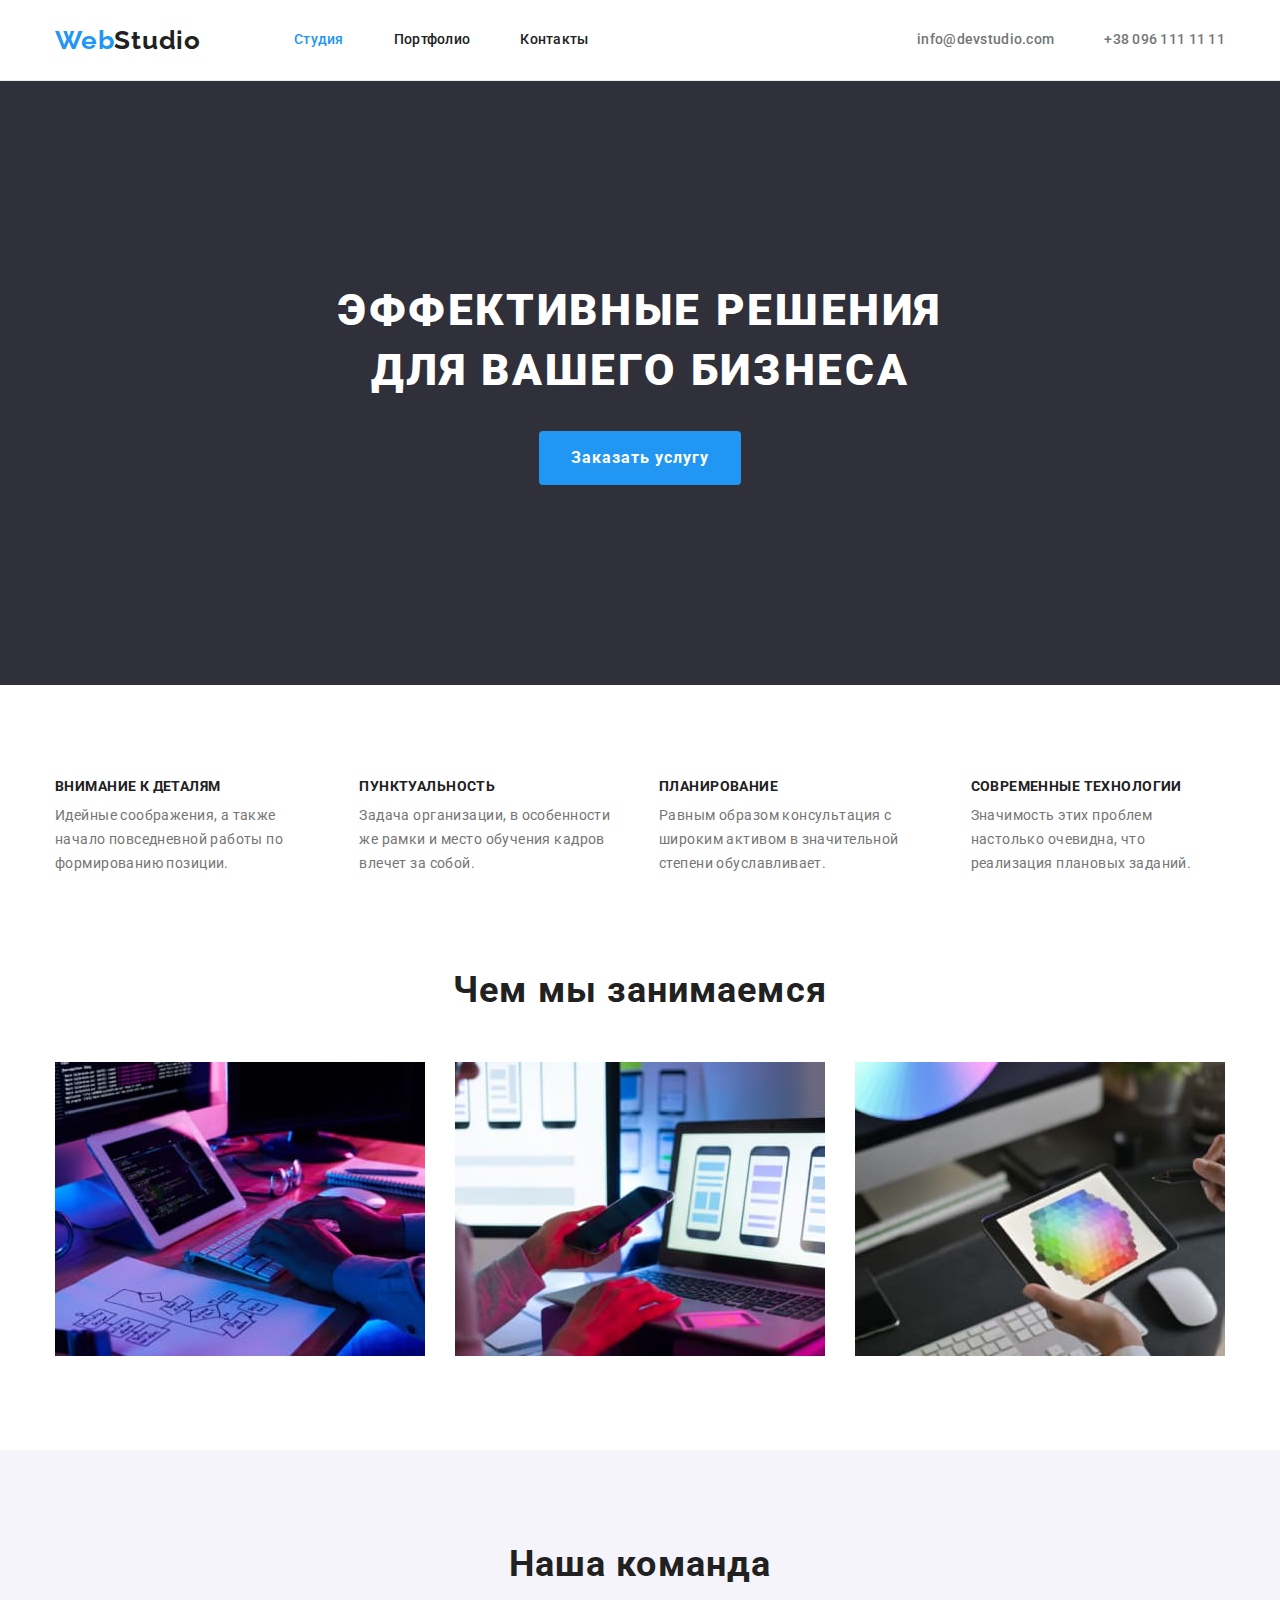
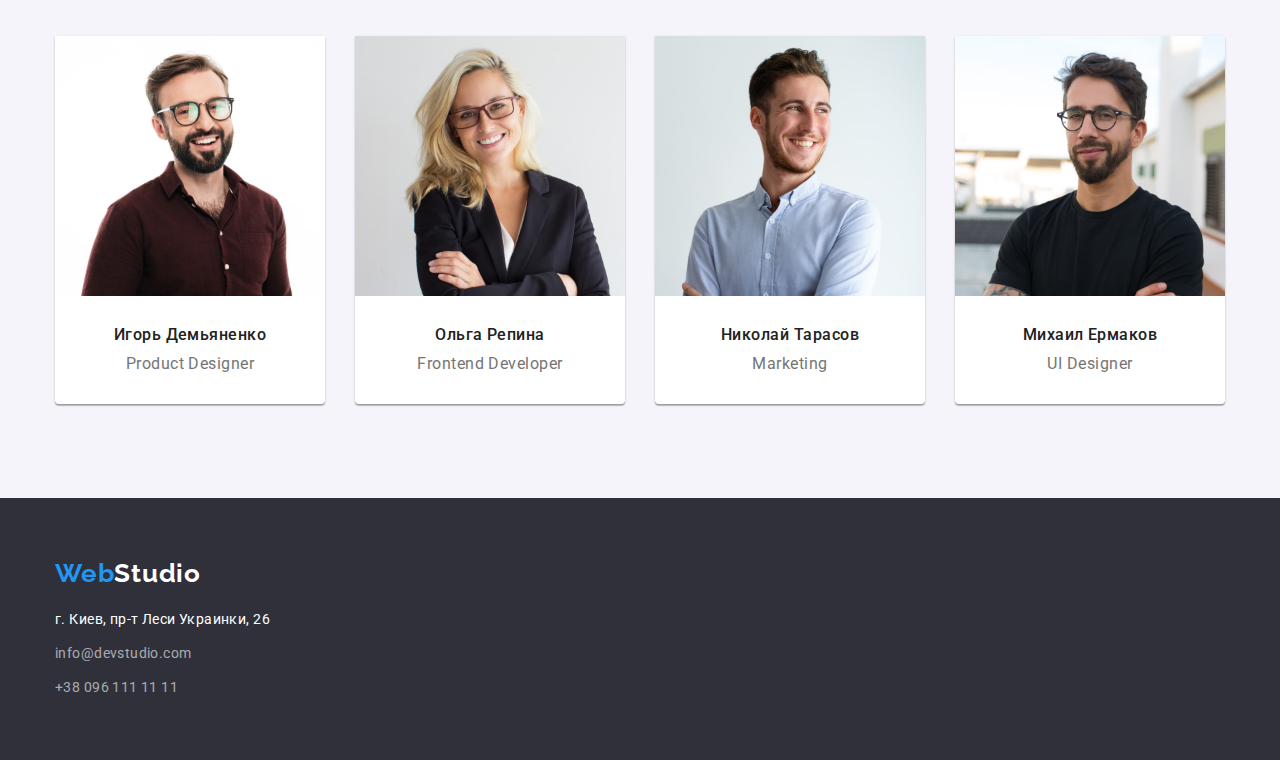
==== index.html @ 98917774 "Start" ====
<!DOCTYPE html>
<html lang="ru">
  <head>
    <meta charset="UTF-8" />
    <meta http-equiv="X-UA-Compatible" content="IE=edge" />
    <meta name="viewport" content="width=device-width, initial-scale=1.0" />
    <title>Document</title>
    <link rel="preconnect" href="https://fonts.googleapis.com" />
    <link rel="preconnect" href="https://fonts.gstatic.com" crossorigin />
    <link
      href="https://fonts.googleapis.com/css2?family=Raleway:wght@700&family=Roboto:wght@400;500;700;900&display=swap"
      rel="stylesheet"
    />
    <link
      rel="stylesheet"
      href="https://cdn.jsdelivr.net/npm/modern-normalize@1.1.0/modern-normalize.min.css"
    />
    <link rel="stylesheet" href="./css/styles.css" />
  </head>
  <body>
    <!--Шапка сайта-->
    <header class="page-header">
      <div class="container page-header-container">
        <nav class="page-nav">
          <a href="./" class="logo" lang="en"
            >Web<span class="accent-logo">Studio</span></a
          >
          <ul class="site-nav list">
            <li class="menu-item">
              <a class="menu-link link current" href="./">Студия</a>
            </li>
            <li class="menu-item">
              <a class="menu-link link" href="./portfolio.html">Портфолио</a>
            </li>
            <li class="menu-item">
              <a class="menu-link link" href="./">Контакты</a>
            </li>
          </ul>
        </nav>
        <ul class="list contact-details">
          <li class="mail-link">
            <a class="link mail-header" href="maito:info@devstudio.com"
              >info@devstudio.com</a
            >
          </li>
          <li>
            <a class="link phone-header" href="tel:+380961111111"
              >+38 096 111 11 11</a
            >
          </li>
        </ul>
      </div>
    </header>
    <main>
      <!--Главный баннер-->
      <section class="hero section">
        <div class="container">
          <h1 class="hero-title">ЭФФЕКТИВНЫЕ РЕШЕНИЯ ДЛЯ ВАШЕГО БИЗНЕСА</h1>
          <button type="button" class="button primary">Заказать услугу</button>
        </div>
      </section>
      <!--Наши преимущества-->
      <section class="advantage-section">
        <div class="container">
          <h2 class="visually-hidden">Наши преимущества</h2>
          <ul class="list list-advantage">
            <li>
              <h3 class="advantage-title">ВНИМАНИЕ К ДЕТАЛЯМ</h3>
              <p class="plain-text">
                Идейные соображения, а также начало повседневной работы по
                формированию позиции.
              </p>
            </li>
            <li>
              <h3 class="advantage-title">ПУНКТУАЛЬНОСТЬ</h3>
              <p class="plain-text">
                Задача организации, в особенности же рамки и место обучения
                кадров влечет за собой.
              </p>
            </li>
            <li>
              <h3 class="advantage-title">ПЛАНИРОВАНИЕ</h3>
              <p class="plain-text">
                Равным образом консультация с широким активом в значительной
                степени обуславливает.
              </p>
            </li>
            <li>
              <h3 class="advantage-title">СОВРЕМЕННЫЕ ТЕХНОЛОГИИ</h3>
              <p class="plain-text">
                Значимость этих проблем настолько очевидна, что реализация
                плановых заданий.
              </p>
            </li>
          </ul>
        </div>
      </section>
      <!--Наша работа-->
      <section class="section section-work-examples">
        <div class="container container-work-examples">
          <h2 class="work-examples">Чем мы занимаемся</h2>
          <ul class="list list-work-examples">
            <li class="card-examples">
              <img
                src="./images/img.jpg"
                alt="box 1"
                width="370"
                height="294"
              />
            </li>
            <li class="card-examples">
              <img
                src="./images/img1.jpg"
                alt="box 2"
                width="370"
                height="294"
              />
            </li>
            <li class="card-examples">
              <img
                src="./images/img2.jpg"
                alt="box 3"
                width="370"
                height="294"
              />
            </li>
          </ul>
        </div>
      </section>
      <!--Наша команда-->
      <section class="section section-team">
        <div class="container">
          <h2 class="team">Наша команда</h2>
          <ul class="list list-team">
            <li class="card-team">
              <img
                src="./images/img3.jpg"
                alt="Игорь_Демьяненко"
                width="270"
                height="260"
              />
              <div class="team-profession-title">
                <h3 class="team-title">Игорь Демьяненко</h3>
                <p class="profession">Product Designer</p>
              </div>
            </li>
            <li class="card-team">
              <img
                src="./images/img4.jpg"
                alt="Ольга_Репина"
                width="270"
                height="260"
              />
              <div class="team-profession-title">
                <h3 class="team-title">Ольга Репина</h3>
                <p class="profession">Frontend Developer</p>
              </div>
            </li>
            <li class="card-team">
              <img
                src="./images/img5.jpg"
                alt="Николай_Тарасов"
                width="270"
                height="260"
              />
              <div class="team-profession-title">
                <h3 class="team-title">Николай Тарасов</h3>
                <p class="profession">Marketing</p>
              </div>
            </li>
            <li class="card-team">
              <img
                src="./images/img6.jpg"
                alt="Михаил_Ермаков"
                width="270"
                height="260"
              />
              <div class="team-profession-title">
                <h3 class="team-title">Михаил Ермаков</h3>
                <p class="profession">UI Designer</p>
              </div>
            </li>
          </ul>
        </div>
      </section>
    </main>
    <!--Подвал страницы-->
    <footer class="footer">
      <div class="container">
        <a class="logo logo-footer" href="./" lang="en"
          >Web<span class="footer-logo">Studio</span></a
        >
        <address>
          <ul class="list footer-list">
            <li class="address-footer">г. Киев, пр-т Леси Украинки, 26</li>
            <li class="footer-mail">
              <a class="link contact-footer" href="maito:info@devstudio.com"
                >info@devstudio.com</a
              >
            </li>
            <li class="footer-tel">
              <a class="link contact-footer" href="tel:+380961111111"
                >+38 096 111 11 11</a
              >
            </li>
          </ul>
        </address>
      </div>
    </footer>
  </body>
</html>
---- css/styles.css ----
:root {
  --title-text-color: #212121;
  --primary-text-color: #757575;
  --accent-color: #2196f3;
  --primary-white-color: #ffffff;
  --second-background-color: #f5f4fa;
  --hero-footer-color: #2f303a;
  --button-primary-focus: #188ce8
}

body {
  background-color: var(--primary-white-color);
  color: var(--title-text-color);
  font: optional; 14px;

  font-family: Roboto, sans-serif;
  letter-spacing: 0.03em;
}

h1, h2,
h3, h4, p {
  margin-top: 0;
  margin-bottom: 0;
}

ul {
  margin-top: 0;
  margin-bottom: 0;
  padding-left: 0;
}

img {
  display: block;
}

.list {
  list-style: none;
}

.link {
  text-decoration: none;
}

.container {
  width: 1200px;
  margin-left: auto;
  margin-right: auto;
  padding-left: 15px;
  padding-right: 15px;
}

.section {
  padding-top: 94px;
  padding-bottom: 94px;
}

/* logo */

.logo {
  text-decoration: none;
  font-family: Raleway, sans-serif;
  font-weight: 700;
  font-size: 26px;
  line-height: 1.19;
  letter-spacing: 0.03em;
  color: var(--accent-color);
  margin-right: 93px;
}

.accent-logo {
  color: var(--title-text-color);
}

.footer-logo {
  color: var(--primary-white-color);
}

/* site-nav */

.page-header {
  border-bottom: 1px solid #ECECEC;
}

.page-header-container {
display: flex;
align-items: center;
}

.page-nav {
  display: flex;
  align-items: center;
}

.site-nav {
  display: flex;
  align-items: center;
}

.site-nav .link {
  color: var(--title-text-color);
  font-weight: 500;
  font-size: 14px;
  line-height: 1.14;
  letter-spacing: 0.02em;
}
.site-nav .link:hover,
.site-nav .link:focus {
  color: var(--accent-color);
}
.site-nav .link.current {
  color: var(--accent-color);
}

.menu-link {
padding-top: 32px;
padding-bottom: 32px;
padding-left: 0;
padding-right: 0;
display: block;
}

.menu-item:not(:last-child){
  margin-right: 50px;
}

.contact-details {
  display: flex;
  align-items: center;
  margin-left: auto;
}

.contact-details .link {
  color: var(--primary-text-color);
  font-weight: 500;
  font-size: 14px;
  line-height: 1.14;
  letter-spacing: 0.02em;
}

.contact-details .link:hover,
.contact-details .link:focus {
  color: var(--accent-color);
}

.mail-link {
  margin-right: 50px;
}

.mail-header {
margin-left: auto;
padding-top: 24px;
padding-bottom: 25px;
padding-left: 0;
padding-right: 0;
display: block;
}

.phone-header {
padding-top: 24px;
padding-bottom: 25px;
padding-left: 0;
padding-right: 0;
display: block;
}

/* hero */

.hero {
  background-color: var(--hero-footer-color);
  max-width: 1600px;
  padding: 200px 0;
  margin: 0 auto;
}

.button.primary {
  color: var(--primary-white-color);
  background-color: var(--accent-color);
  font-weight: 700;
  font-size: 16px;
  line-height: 1.87;
  letter-spacing: 0.06em;
  cursor: pointer;
  border: 0;
  border-radius: 4px;
  padding: 12px 32px;
  display: block;
  margin: 0 auto;
}

.button.primary:focus,
.button.primary:hover {
  background-color:var(--button-primary-focus);
  color:var(--primary-white-color);
}

.hero-title {
  color: var(--primary-white-color);
  font-weight: 900;
  max-width: 696px;
  margin: 0 auto;
  margin-bottom: 30px;
  font-size: 44px;
  line-height: 1.36;
  text-align: center;
  letter-spacing: 0.06em;
}

/* advantage */

.advantage-section {
  padding-top: 94px;
}

.visually-hidden {
  position: absolute;
  width: 1px;
  height: 1px;
  padding: 0;
  margin: -1px;
  overflow: hidden;
  clip: rect(0, 0, 0, 0);
  white-space: nowrap;
  border: 0;
}

.list-advantage {
  display: flex;
  gap: 30px;
}

.advantage-title {
  color: var(--title-text-color);
  font-weight: 700;
  font-size: 14px;
  line-height: 1.14;
  letter-spacing: 0.03em;
  margin-bottom: 10px;
}
.plain-text {
  color: var(--primary-text-color);
  font-weight: 400;
  font-size: 14px;
  line-height: 1.71;
  letter-spacing: 0.03em;
}

.profession {
  font-weight: 400;
font-size: 16px;
line-height: 1.18;
letter-spacing: 0.03em;
color:var(--primary-text-color);
}

.all-sites {
  font-weight: 400;
font-size: 16px;
line-height: 1.87;
letter-spacing: 0.03em;
color:var(--primary-text-color);
margin-top: 4px;
}

/* work-examples */

.card-examples {
  flex-basis: calc((100% - 60px) / 3);
}

.work-examples {
  color: var(--title-text-color);
  font-weight: 700;
  font-size: 36px;
  line-height: 1.16;
  text-align: center;
  letter-spacing: 0.03em;
  margin-bottom: 50px;
}

.list-work-examples {
  display: flex;
  gap: 30px;
}

/* our team */

.section-team {
  background-color: var(--second-background-color);
}

.card-team {
  flex-basis: calc((100% - 90px) / 4);
  border-radius: 0px 0px 4px 4px;
  background-color: var(--primary-white-color);
  box-shadow: 0px 1px 3px rgba(0, 0, 0, 0.12), 
  0px 1px 1px rgba(0, 0, 0, 0.14), 
  0px 2px 1px rgba(0, 0, 0, 0.2);
}

.list-team {
  display: flex;
  flex-wrap: wrap;
  gap: 30px;
}

.team {
  color: var(--title-text-color);
  font-weight: 700;
  font-size: 36px;
  line-height: 1.16;
  text-align: center;
  letter-spacing: 0.03em;
  margin-bottom: 50px;
}

.team-title {
  color: var(--title-text-color);
  font-weight: 500;
  font-size: 16px;
  line-height: 1.18;
  letter-spacing: 0.03em;
  text-align: center;
}

.team-profession-title {
  padding-top: 30px;
  padding-bottom: 30px;
}

.profession {
  text-align: center;
  margin-top: 10px;
}

/* footer */

.footer {
  padding: 60px 0;
  background-color: var(--hero-footer-color);
}

.logo-footer {
  display: block;
  margin-bottom: 20px;
  width: 145px;
}

.address-footer {
  color: var(--primary-white-color);
  font-style: normal;
  font-weight: 400;
  font-size: 14px;
  line-height: 1.71;
  letter-spacing: 0.03em;
}

.contact-footer {
  font-style: normal;
  font-weight: 400;
  font-size: 14px;
  line-height: 1.71;
  letter-spacing: 0.03em;
  color: rgba(255, 255, 255, 0.6);
}

.footer-mail {
  margin-top: 10px;
}

.footer-tel {
  margin-top: 10px;
}

/* portfolio.html */

/* filter */

.projects-container {
  display: flex;
  align-items: center;
 margin-bottom: 50px;
}

.list-projects {
  display: flex;
  align-items: center;
  margin-left: auto;
  margin-right: auto;
}

.projects-menu:not(:last-child){
  margin-right: 8px;
}

.button-filter {
  background: var(--second-background-color);
  border-radius: 4px;
  font-weight: 500;
  font-size: 16px;
  line-height: 1.62;
  padding: 6px 22px;
  letter-spacing: 0.03em;
  color: var(--title-text-color);
  cursor: pointer;
  border: 0;
}

.button-filter.current,
.button-filter:hover,
.button-filter:focus {
  background-color: var(--accent-color);
  color: var(--primary-white-color);
}

/* sample projects */

.sample-projects {
  display: flex;
  flex-wrap: wrap;
  gap: 30px;
}

.title-projects {
  font-weight: 700;
  font-size: 18px;
  line-height: 2;
  letter-spacing: 0.06em;
  color: var(--title-text-color);
}

.projects-cart {
flex-basis: calc((100% - 60px) / 3);
}

.projects-title-sites {
border: 1px solid #EEEEEE;
padding: 20px 24px;
border-top: none;
background-color: var(--primary-white-color);
}
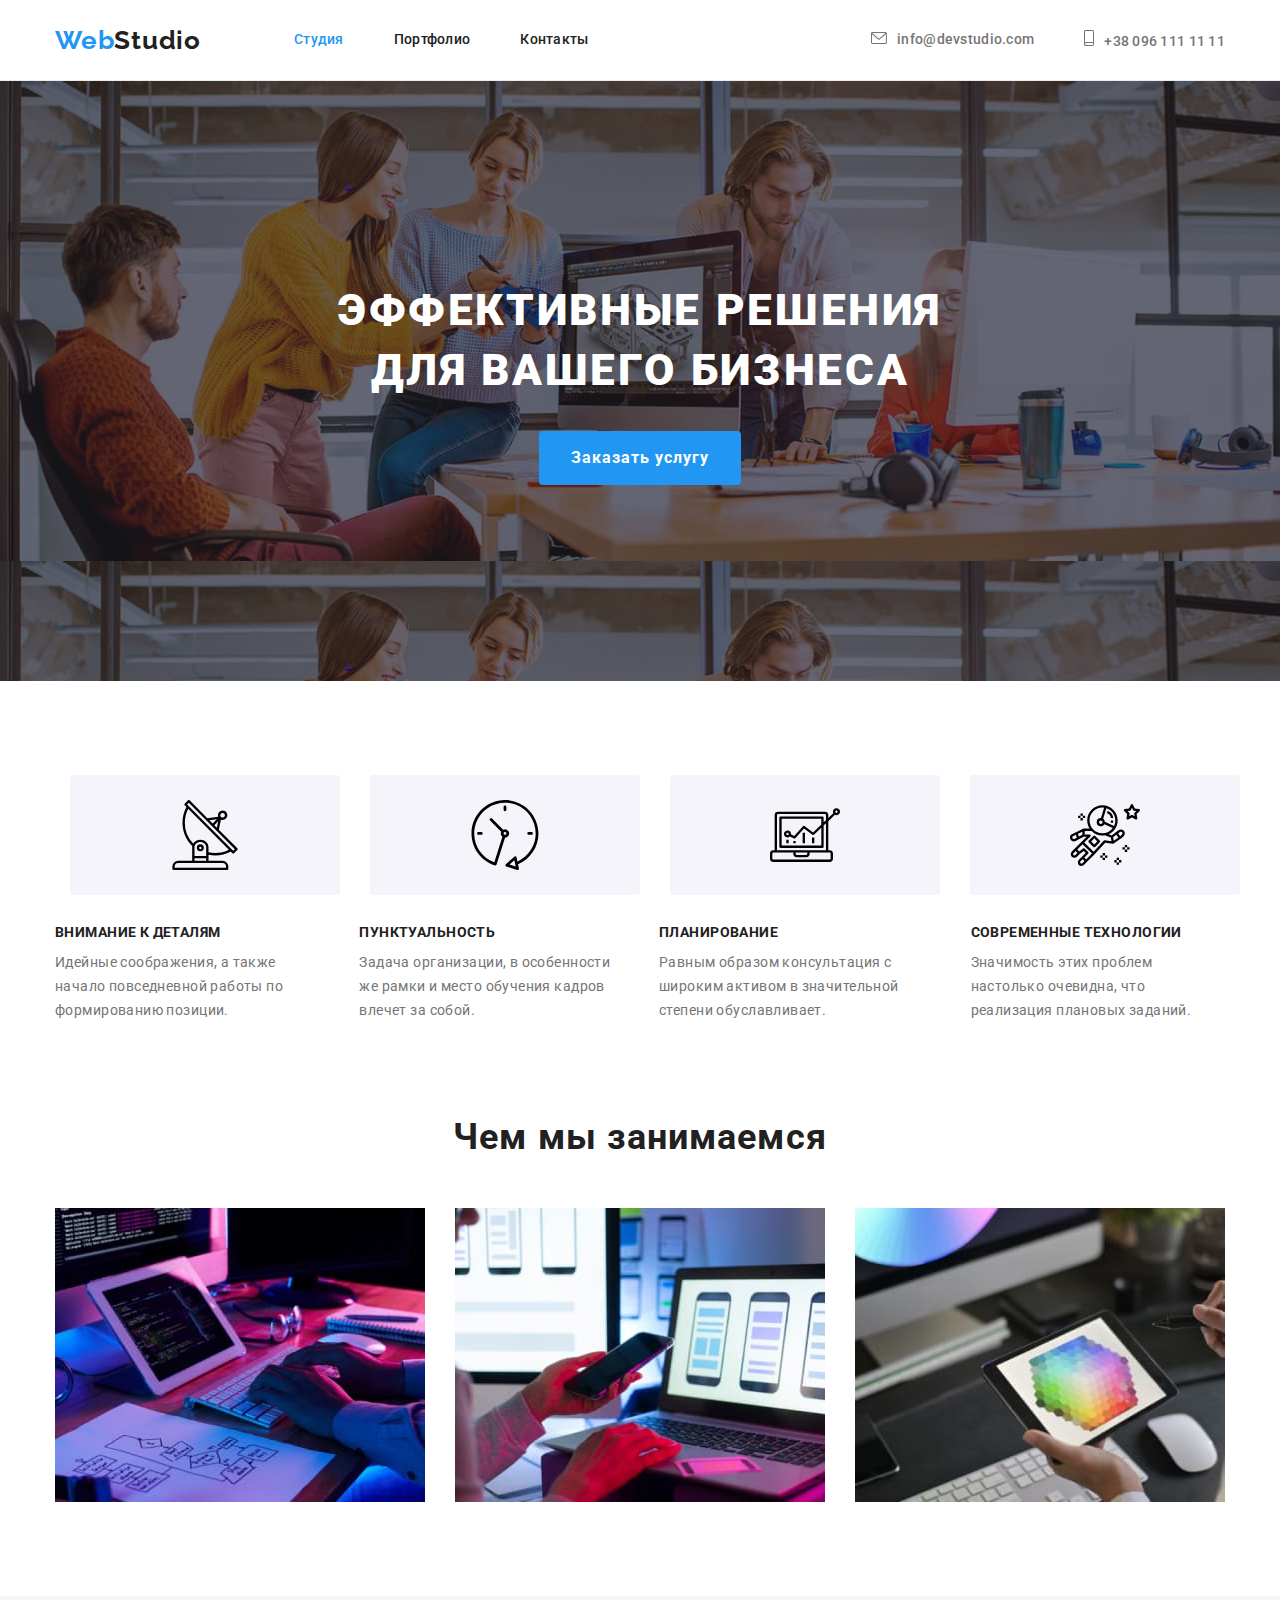
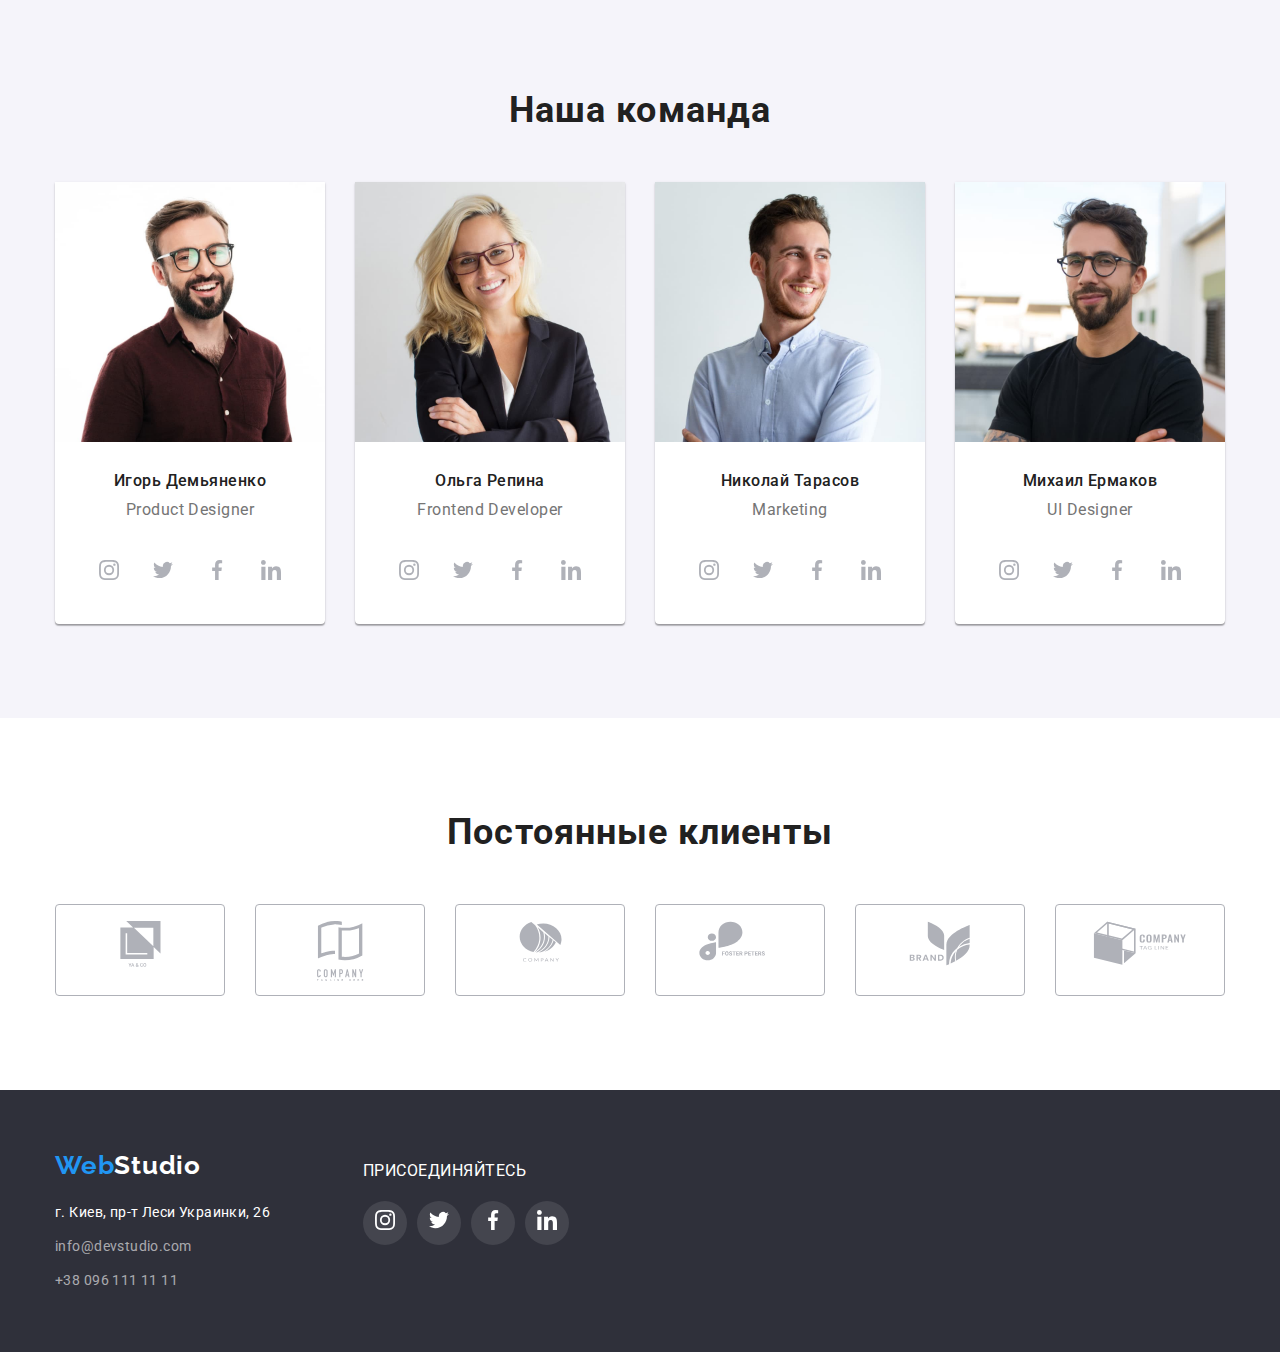
==== commit 88bf2f2b: "intermediate stage" ====
--- a/index.html
+++ b/index.html
@@ -40,11 +40,15 @@
         <ul class="list contact-details">
           <li class="mail-link">
             <a class="link mail-header" href="maito:info@devstudio.com"
+              ><svg class="icon-mail" width="16px" height="12px">
+                <use href="./images/symbol-defs.svg#icon-mail"></use></svg
               >info@devstudio.com</a
             >
           </li>
           <li>
             <a class="link phone-header" href="tel:+380961111111"
+              ><svg class="icon-phone" width="10px" height="16px">
+                <use href="./images/symbol-defs.svg#icon-smartphone"></use></svg
               >+38 096 111 11 11</a
             >
           </li>
@@ -63,6 +67,30 @@
       <section class="advantage-section">
         <div class="container">
           <h2 class="visually-hidden">Наши преимущества</h2>
+          <div class="container">
+            <ul class="icon-list-advantage list">
+              <li class="advantage-description">
+                <svg class="icon-advantage" width="70px" height="70px">
+                  <use href="./images/symbol-defs.svg#icon-antenna"></use>
+                </svg>
+              </li>
+              <li class="advantage-description">
+                <svg class="icon-advantage" width="70px" height="70px">
+                  <use href="./images/symbol-defs.svg#icon-clock"></use>
+                </svg>
+              </li>
+              <li class="advantage-description">
+                <svg class="icon-advantage" width="70px" height="70px">
+                  <use href="./images/symbol-defs.svg#icon-diagram"></use>
+                </svg>
+              </li>
+              <li class="advantage-description">
+                <svg class="icon-advantage" width="70px" height="70px">
+                  <use href="./images/symbol-defs.svg#icon-astronaut"></use>
+                </svg>
+              </li>
+            </ul>
+          </div>
           <ul class="list list-advantage">
             <li>
               <h3 class="advantage-title">ВНИМАНИЕ К ДЕТАЛЯМ</h3>
@@ -143,6 +171,44 @@
                 <h3 class="team-title">Игорь Демьяненко</h3>
                 <p class="profession">Product Designer</p>
               </div>
+              <div class="social-networks">
+                <ul class="list-social-networks list">
+                  <li class="social-networks-ltem">
+                    <a class="link-social-network link" href="#">
+                      <svg class="icon-social" width="20px" height="20px">
+                        <use
+                          href="./images/symbol-defs.svg#icon-instagram"
+                        ></use>
+                      </svg>
+                    </a>
+                  </li>
+                  <li class="social-networks-ltem">
+                    <a class="link-social-network link" href="#">
+                      <svg class="icon-social" width="20px" height="20px">
+                        <use href="./images/symbol-defs.svg#icon-twitter"></use>
+                      </svg>
+                    </a>
+                  </li>
+                  <li class="social-networks-ltem">
+                    <a class="link-social-network link" href="#">
+                      <svg class="icon-social" width="20px" height="20px">
+                        <use
+                          href="./images/symbol-defs.svg#icon-facebook"
+                        ></use>
+                      </svg>
+                    </a>
+                  </li>
+                  <li class="social-networks-ltem">
+                    <a class="link-social-network link" href="#">
+                      <svg class="icon-social" width="20px" height="20px">
+                        <use
+                          href="./images/symbol-defs.svg#icon-linkedin"
+                        ></use>
+                      </svg>
+                    </a>
+                  </li>
+                </ul>
+              </div>
             </li>
             <li class="card-team">
               <img
@@ -155,6 +221,44 @@
                 <h3 class="team-title">Ольга Репина</h3>
                 <p class="profession">Frontend Developer</p>
               </div>
+              <div class="social-networks">
+                <ul class="list-social-networks list">
+                  <li class="social-networks-ltem">
+                    <a class="link-social-network link" href="#">
+                      <svg class="icon-social" width="20px" height="20px">
+                        <use
+                          href="./images/symbol-defs.svg#icon-instagram"
+                        ></use>
+                      </svg>
+                    </a>
+                  </li>
+                  <li class="social-networks-ltem">
+                    <a class="link-social-network link" href="#">
+                      <svg class="icon-social" width="20px" height="20px">
+                        <use href="./images/symbol-defs.svg#icon-twitter"></use>
+                      </svg>
+                    </a>
+                  </li>
+                  <li class="social-networks-ltem">
+                    <a class="link-social-network link" href="#">
+                      <svg class="icon-social" width="20px" height="20px">
+                        <use
+                          href="./images/symbol-defs.svg#icon-facebook"
+                        ></use>
+                      </svg>
+                    </a>
+                  </li>
+                  <li class="social-networks-ltem">
+                    <a class="link-social-network link" href="#">
+                      <svg class="icon-social" width="20px" height="20px">
+                        <use
+                          href="./images/symbol-defs.svg#icon-linkedin"
+                        ></use>
+                      </svg>
+                    </a>
+                  </li>
+                </ul>
+              </div>
             </li>
             <li class="card-team">
               <img
@@ -167,6 +271,44 @@
                 <h3 class="team-title">Николай Тарасов</h3>
                 <p class="profession">Marketing</p>
               </div>
+              <div class="social-networks">
+                <ul class="list-social-networks list">
+                  <li class="social-networks-ltem">
+                    <a class="link-social-network link" href="#">
+                      <svg class="icon-social" width="20px" height="20px">
+                        <use
+                          href="./images/symbol-defs.svg#icon-instagram"
+                        ></use>
+                      </svg>
+                    </a>
+                  </li>
+                  <li class="social-networks-ltem">
+                    <a class="link-social-network link" href="#">
+                      <svg class="icon-social" width="20px" height="20px">
+                        <use href="./images/symbol-defs.svg#icon-twitter"></use>
+                      </svg>
+                    </a>
+                  </li>
+                  <li class="social-networks-ltem">
+                    <a class="link-social-network link" href="#">
+                      <svg class="icon-social" width="20px" height="20px">
+                        <use
+                          href="./images/symbol-defs.svg#icon-facebook"
+                        ></use>
+                      </svg>
+                    </a>
+                  </li>
+                  <li class="social-networks-ltem">
+                    <a class="link-social-network link" href="#">
+                      <svg class="icon-social" width="20px" height="20px">
+                        <use
+                          href="./images/symbol-defs.svg#icon-linkedin"
+                        ></use>
+                      </svg>
+                    </a>
+                  </li>
+                </ul>
+              </div>
             </li>
             <li class="card-team">
               <img
@@ -179,6 +321,94 @@
                 <h3 class="team-title">Михаил Ермаков</h3>
                 <p class="profession">UI Designer</p>
               </div>
+              <div class="social-networks">
+                <ul class="list-social-networks list">
+                  <li class="social-networks-ltem">
+                    <a class="link-social-network link" href="#">
+                      <svg class="icon-social" width="20px" height="20px">
+                        <use
+                          href="./images/symbol-defs.svg#icon-instagram"
+                        ></use>
+                      </svg>
+                    </a>
+                  </li>
+                  <li class="social-networks-ltem">
+                    <a class="link-social-network link" href="#">
+                      <svg class="icon-social" width="20px" height="20px">
+                        <use href="./images/symbol-defs.svg#icon-twitter"></use>
+                      </svg>
+                    </a>
+                  </li>
+                  <li class="social-networks-ltem">
+                    <a class="link-social-network link" href="#">
+                      <svg class="icon-social" width="20px" height="20px">
+                        <use
+                          href="./images/symbol-defs.svg#icon-facebook"
+                        ></use>
+                      </svg>
+                    </a>
+                  </li>
+                  <li class="social-networks-ltem">
+                    <a class="link-social-network link" href="#">
+                      <svg class="icon-social" width="20px" height="20px">
+                        <use
+                          href="./images/symbol-defs.svg#icon-linkedin"
+                        ></use>
+                      </svg>
+                    </a>
+                  </li>
+                </ul>
+              </div>
+            </li>
+          </ul>
+        </div>
+      </section>
+      <!--Постоянные клиенты-->
+      <section class="section section-clients">
+        <div class="container">
+          <h2 class="regular-clients">Постоянные клиенты</h2>
+          <ul class="regular-customers-list list">
+            <li class="regular-client-list">
+              <a class="link link-client" href="#">
+                <svg class="icon-customer" width="41px" height="46px">
+                  <use href="./images/symbol-defs.svg#icon-group1"></use>
+                </svg>
+              </a>
+            </li>
+            <li class="regular-client-list">
+              <a class="link link-client" href="#">
+                <svg class="icon-customer" width="105px" height="60px">
+                  <use href="./images/symbol-defs.svg#icon-group2"></use>
+                </svg>
+              </a>
+            </li>
+            <li class="regular-client-list">
+              <a class="link link-client" href="#">
+                <svg class="icon-customer" width="43px" height="41px">
+                  <use href="./images/symbol-defs.svg#icon-group3"></use>
+                </svg>
+              </a>
+            </li>
+            <li class="regular-client-list">
+              <a class="link link-client" href="#">
+                <svg class="icon-customer" width="84px" height="40px">
+                  <use href="./images/symbol-defs.svg#icon-group4"></use>
+                </svg>
+              </a>
+            </li>
+            <li class="regular-client-list">
+              <a class="link link-client" href="#">
+                <svg class="icon-customer" width="62px" height="45px">
+                  <use href="./images/symbol-defs.svg#icon-group5"></use>
+                </svg>
+              </a>
+            </li>
+            <li class="regular-client-list">
+              <a class="link link-client" href="#">
+                <svg class="icon-customer" width="94px" height="44px">
+                  <use href="./images/symbol-defs.svg#icon-group6"></use>
+                </svg>
+              </a>
             </li>
           </ul>
         </div>
@@ -186,25 +416,68 @@
     </main>
     <!--Подвал страницы-->
     <footer class="footer">
-      <div class="container">
-        <a class="logo logo-footer" href="./" lang="en"
-          >Web<span class="footer-logo">Studio</span></a
-        >
-        <address>
-          <ul class="list footer-list">
-            <li class="address-footer">г. Киев, пр-т Леси Украинки, 26</li>
-            <li class="footer-mail">
-              <a class="link contact-footer" href="maito:info@devstudio.com"
-                >info@devstudio.com</a
-              >
-            </li>
-            <li class="footer-tel">
-              <a class="link contact-footer" href="tel:+380961111111"
-                >+38 096 111 11 11</a
-              >
-            </li>
-          </ul>
-        </address>
+      <div class="container footer-container">
+        <div class="container-logo-footer">
+          <a class="logo logo-footer" href="./" lang="en"
+            >Web<span class="footer-logo">Studio</span></a
+          >
+          <address>
+            <ul class="list footer-list">
+              <li class="address-footer">г. Киев, пр-т Леси Украинки, 26</li>
+              <li class="footer-mail">
+                <a class="link contact-footer" href="maito:info@devstudio.com"
+                  >info@devstudio.com</a
+                >
+              </li>
+              <li class="footer-tel">
+                <a class="link contact-footer" href="tel:+380961111111"
+                  >+38 096 111 11 11</a
+                >
+              </li>
+            </ul>
+          </address>
+        </div>
+        <div class="footer-social-ltem">
+          <p class="text-footer">ПРИСОЕДИНЯЙТЕСЬ</p>
+          <ul class="footer-social-networks list">
+            <li class="footer-social-networks-ltem">
+              <a class="link-social-footer" href="#">
+                <svg class="icon-social-footer" width="20px" height="20px">
+                  <use
+                    href="./images/symbol-defs.svg#icon-instagram-footer"
+                  ></use>
+                </svg>
+              </a>
+            </li>
+            <li class="footer-social-networks-ltem">
+              <a class="link-social-footer" href="#">
+                <svg class="icon-social-footer" width="20px" height="20px">
+                  <use
+                    href="./images/symbol-defs.svg#icon-twitter-footer"
+                  ></use>
+                </svg>
+              </a>
+            </li>
+            <li class="footer-social-networks-ltem">
+              <a class="link-social-footer" href="#">
+                <svg class="icon-social-footer" width="20px" height="20px">
+                  <use
+                    href="./images/symbol-defs.svg#icon-facebook-footer"
+                  ></use>
+                </svg>
+              </a>
+            </li>
+            <li class="footer-social-networks-ltem">
+              <a class="link-social-footer" href="#">
+                <svg class="icon-social-footer" width="20px" height="20px">
+                  <use
+                    href="./images/symbol-defs.svg#icon-linkedin-footer"
+                  ></use>
+                </svg>
+              </a>
+            </li>
+          </ul>
+        </div>
       </div>
     </footer>
   </body>
--- a/css/styles.css
+++ b/css/styles.css
@@ -5,7 +5,8 @@
   --primary-white-color: #ffffff;
   --second-background-color: #f5f4fa;
   --hero-footer-color: #2f303a;
-  --button-primary-focus: #188ce8
+  --button-primary-focus: #188ce8;
+  --icon-color: #AFB1B8;
 }
 
 body {
@@ -137,13 +138,37 @@
   letter-spacing: 0.02em;
 }
 
-.contact-details .link:hover,
-.contact-details .link:focus {
+.mail-header:hover,
+.mail-header:focus {
   color: var(--accent-color);
 }
 
 .mail-link {
   margin-right: 50px;
+}
+
+.icon-mail {
+  fill:var(--primary-text-color);
+  margin-right: 10px;
+}
+.link .icon-mail:hover,
+.link .icon-mail:focus {
+  fill: var(--accent-color);
+}
+
+.icon-phone {
+  fill:var(--primary-text-color);
+  margin-right: 10px;
+}
+
+.icon-phone:hover,
+.icon-phone:focus {
+  fill:var(--accent-color)
+}
+
+.phone-header:hover,
+.phone-header:focus {
+  color: var(--accent-color);
 }
 
 .mail-header {
@@ -168,8 +193,17 @@
 .hero {
   background-color: var(--hero-footer-color);
   max-width: 1600px;
+  height: 600px;
   padding: 200px 0;
   margin: 0 auto;
+  background: #C4C4C4;;
+  background-image: linear-gradient(
+    to right,
+    rgba(47, 48, 58, 0.4),
+    rgba(47, 48, 58, 0.4)
+    ),
+     url(../images/hero.jpg);
+background-size: contain;
 }
 
 .button.primary {
@@ -207,6 +241,13 @@
 
 /* advantage */
 
+.icon-advantage {
+  display: flex;
+  margin: auto;
+  margin-top: 25px;
+  margin-bottom: 25px;
+}
+
 .advantage-section {
   padding-top: 94px;
 }
@@ -223,6 +264,20 @@
   border: 0;
 }
 
+.icon-list-advantage {
+  display: flex;
+  gap: 30px;
+
+}
+
+.advantage-description {
+  width: 270px;
+  height: 120px;
+ background: #F5F4FA;
+border-radius: 4px;
+margin-bottom: 30px;
+}
+
 .list-advantage {
   display: flex;
   gap: 30px;
@@ -332,6 +387,82 @@
   margin-top: 10px;
 }
 
+.list-social-networks {
+  display: flex;
+  align-items: center;
+  gap: 10px;
+  margin-left: 32px;
+  margin-right: 32px;
+  margin-top: 0;
+  margin-bottom: 30px;
+}
+
+.social-networks-ltem {
+  display: flex;
+  align-items: center;
+  width: 44px;
+  height: 44px;
+  border-radius: 50% 50%;
+  color: var(--primary-white-color);
+}
+
+.social-networks-ltem:hover,
+.social-networks-ltem:focus {
+  background-color:var(--accent-color);
+}
+
+.icon-social:hover,
+.icon-social:focus {
+  fill:var(--primary-white-color);
+}
+
+.link-social-network {
+  margin-left: auto;
+  margin-right: auto;
+}
+
+.icon-social {
+  fill: var(--icon-color);
+}
+
+/* regular customers */
+
+.regular-clients {
+  color: var(--title-text-color);
+  font-weight: 700;
+  font-size: 36px;
+  line-height: 1.16;
+  text-align: center;
+  letter-spacing: 0.03em;
+  margin-bottom: 50px;
+}
+.regular-customers-list {
+  display: flex;
+    flex-wrap: wrap;
+    gap: 30px;
+}
+
+.icon-customer {
+  display: flex;
+  margin: auto;
+  margin-top: 16px;
+  margin-bottom: 16px;
+   fill: var(--icon-color);
+}
+
+.regular-client-list {
+  width: 170px;
+height: 92px;
+border: 1px solid var(--icon-color);
+border-radius: 4px; 
+background-color:var(--primary-white-color);
+}
+
+.icon-customer:hover,
+.icon-customer:focus {
+  fill: var(--accent-color);
+}
+
 /* footer */
 
 .footer {
@@ -369,6 +500,53 @@
 
 .footer-tel {
   margin-top: 10px;
+}
+
+.text-footer {
+ font-weight: 400;
+font-size: 16px;
+line-height: 1.18;
+letter-spacing: 0.03em;
+color:var(--primary-white-color);
+margin-bottom: 20px;
+}
+
+
+.footer-social-networks {
+  display: flex;
+  gap: 10px;
+}
+
+.footer-social-networks-ltem {
+display: flex;
+align-items: center;
+width: 44px;
+height: 44px;
+border-radius: 50% 50%;
+background-color: rgba(255, 255, 255, 0.1);;
+}
+
+.footer-social-networks-ltem:hover,
+.footer-social-networks-ltem:focus {
+background-color: var(--accent-color);
+}
+
+.footer-social-ltem {
+  margin-top: 12px;
+}
+
+.icon-social-footer {
+  fill: var(--primary-white-color);
+}
+
+.link-social-footer {
+margin-left: auto;
+margin-right: auto;
+}
+
+.footer-container {
+  display: flex;
+  gap: 70Px;
 }
 
 /* portfolio.html */
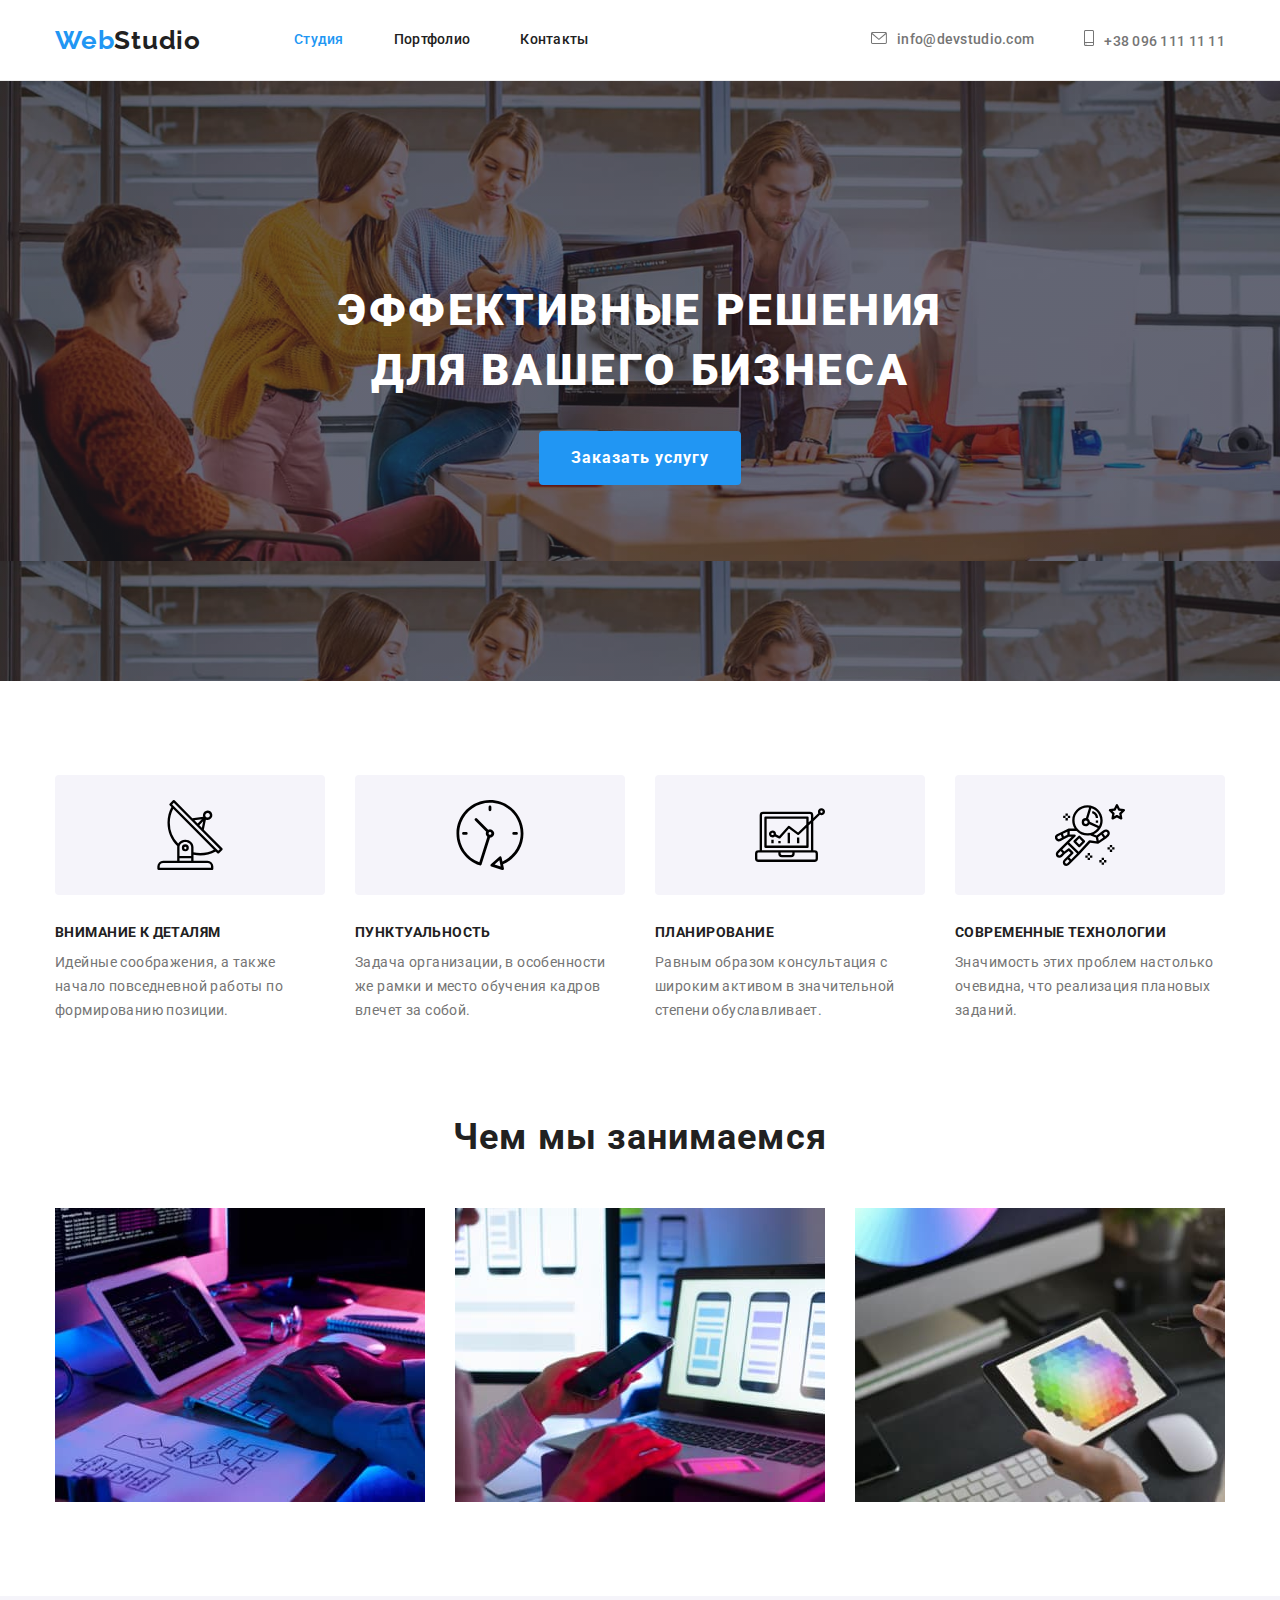
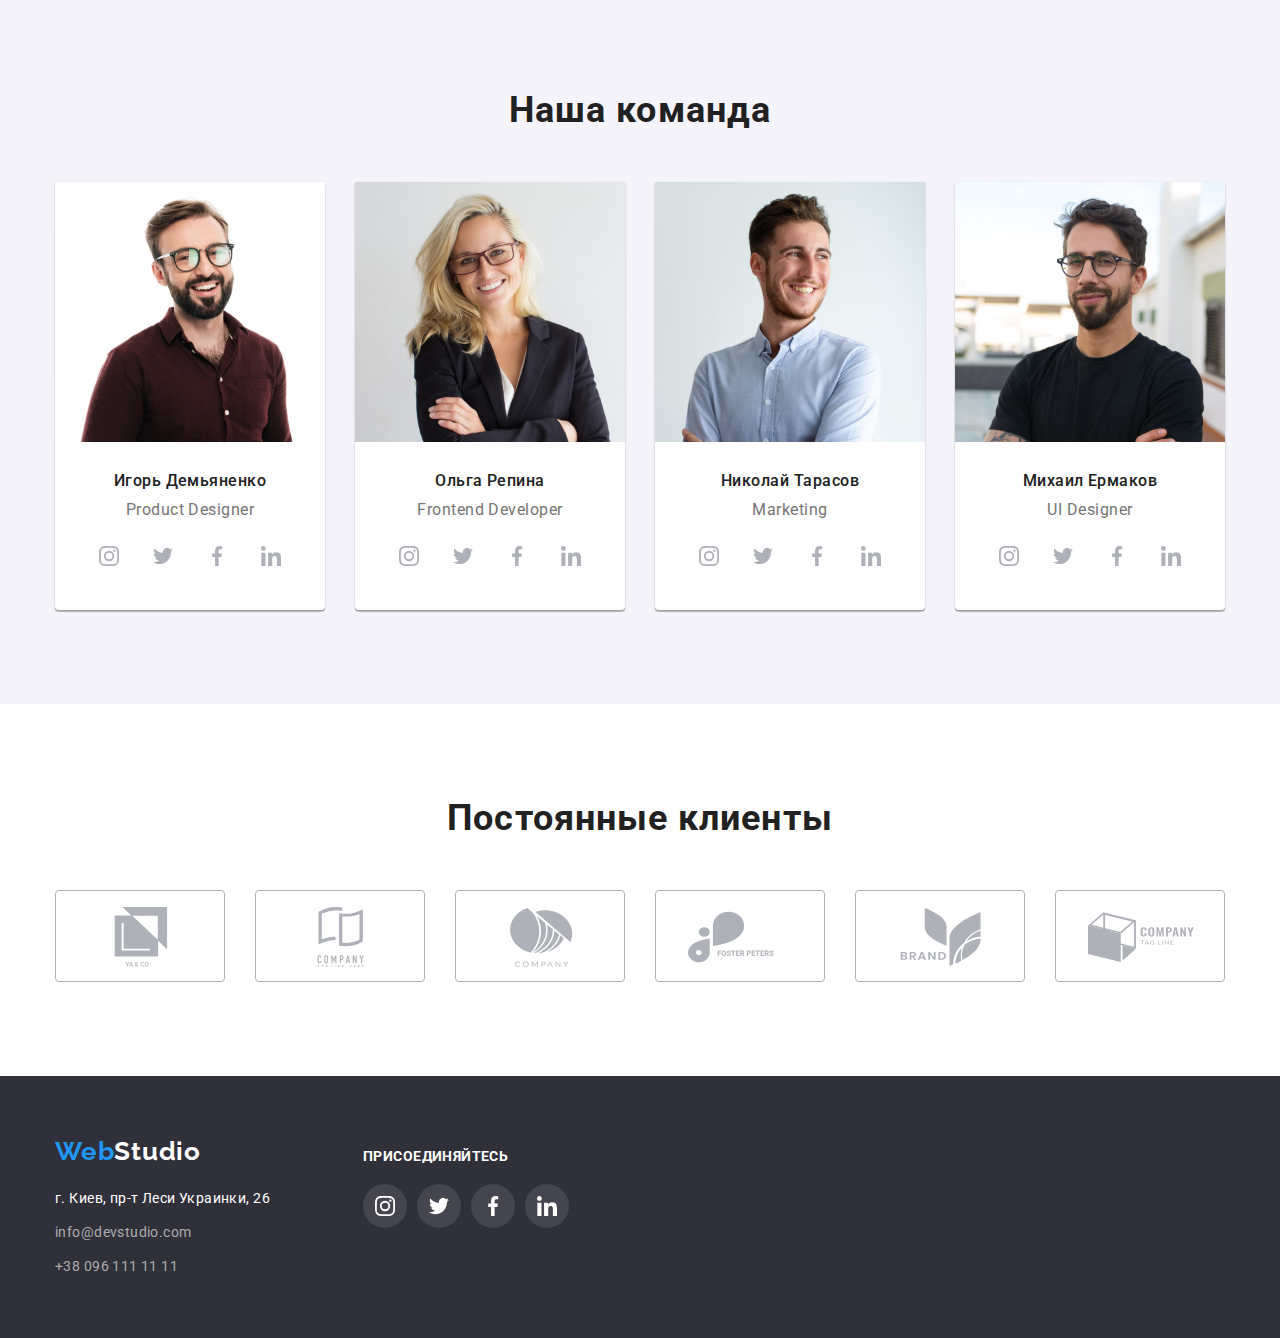
==== commit 85e238c9: "corrected mentor's remarks (2)" ====
--- a/index.html
+++ b/index.html
@@ -40,14 +40,14 @@
         <ul class="list contact-details">
           <li class="mail-link">
             <a class="link mail-header" href="maito:info@devstudio.com"
-              ><svg class="icon-mail" width="16px" height="12px">
+              ><svg class="icon-mail" width="16" height="12">
                 <use href="./images/symbol-defs.svg#icon-mail"></use></svg
               >info@devstudio.com</a
             >
           </li>
           <li>
             <a class="link phone-header" href="tel:+380961111111"
-              ><svg class="icon-phone" width="10px" height="16px">
+              ><svg class="icon-phone" width="10" height="16">
                 <use href="./images/symbol-defs.svg#icon-smartphone"></use></svg
               >+38 096 111 11 11</a
             >
@@ -67,32 +67,37 @@
       <section class="advantage-section">
         <div class="container">
           <h2 class="visually-hidden">Наши преимущества</h2>
-          <div class="container">
+          <!--<div class="container">
             <ul class="icon-list-advantage list">
               <li class="advantage-description">
-                <svg class="icon-advantage" width="70px" height="70px">
+                <svg class="icon-advantage" width="70" height="70">
                   <use href="./images/symbol-defs.svg#icon-antenna"></use>
                 </svg>
               </li>
               <li class="advantage-description">
-                <svg class="icon-advantage" width="70px" height="70px">
+                <svg class="icon-advantage" width="70" height="70">
                   <use href="./images/symbol-defs.svg#icon-clock"></use>
                 </svg>
               </li>
               <li class="advantage-description">
-                <svg class="icon-advantage" width="70px" height="70px">
+                <svg class="icon-advantage" width="70" height="70">
                   <use href="./images/symbol-defs.svg#icon-diagram"></use>
                 </svg>
               </li>
               <li class="advantage-description">
-                <svg class="icon-advantage" width="70px" height="70px">
+                <svg class="icon-advantage" width="70" height="70">
                   <use href="./images/symbol-defs.svg#icon-astronaut"></use>
                 </svg>
               </li>
             </ul>
-          </div>
+          </div>-->
           <ul class="list list-advantage">
             <li>
+              <div class="advantage-description"">
+                <svg class="icon-advantage" width="70" height="70">
+                  <use href="./images/symbol-defs.svg#icon-antenna"></use>
+                </svg>
+              </div>
               <h3 class="advantage-title">ВНИМАНИЕ К ДЕТАЛЯМ</h3>
               <p class="plain-text">
                 Идейные соображения, а также начало повседневной работы по
@@ -100,6 +105,11 @@
               </p>
             </li>
             <li>
+              <div class="advantage-description"">
+                <svg class="icon-advantage" width="70" height="70">
+                  <use href="./images/symbol-defs.svg#icon-clock"></use>
+                </svg>
+              </div>
               <h3 class="advantage-title">ПУНКТУАЛЬНОСТЬ</h3>
               <p class="plain-text">
                 Задача организации, в особенности же рамки и место обучения
@@ -107,6 +117,11 @@
               </p>
             </li>
             <li>
+              <div class="advantage-description">
+                <svg class="icon-advantage" width="70" height="70">
+                  <use href="./images/symbol-defs.svg#icon-diagram"></use>
+                </svg>
+              </div>
               <h3 class="advantage-title">ПЛАНИРОВАНИЕ</h3>
               <p class="plain-text">
                 Равным образом консультация с широким активом в значительной
@@ -114,6 +129,11 @@
               </p>
             </li>
             <li>
+              <div class="advantage-description">
+                <svg class="icon-advantage" width="70" height="70">
+                  <use href="./images/symbol-defs.svg#icon-astronaut"></use>
+                </svg>
+              </div>
               <h3 class="advantage-title">СОВРЕМЕННЫЕ ТЕХНОЛОГИИ</h3>
               <p class="plain-text">
                 Значимость этих проблем настолько очевидна, что реализация
@@ -170,45 +190,81 @@
               <div class="team-profession-title">
                 <h3 class="team-title">Игорь Демьяненко</h3>
                 <p class="profession">Product Designer</p>
-              </div>
-              <div class="social-networks">
                 <ul class="list-social-networks list">
                   <li class="social-networks-ltem">
                     <a class="link-social-network link" href="#">
-                      <svg class="icon-social" width="20px" height="20px">
-                        <use
-                          href="./images/symbol-defs.svg#icon-instagram"
-                        ></use>
-                      </svg>
-                    </a>
-                  </li>
-                  <li class="social-networks-ltem">
-                    <a class="link-social-network link" href="#">
-                      <svg class="icon-social" width="20px" height="20px">
-                        <use href="./images/symbol-defs.svg#icon-twitter"></use>
-                      </svg>
-                    </a>
-                  </li>
-                  <li class="social-networks-ltem">
-                    <a class="link-social-network link" href="#">
-                      <svg class="icon-social" width="20px" height="20px">
-                        <use
-                          href="./images/symbol-defs.svg#icon-facebook"
-                        ></use>
-                      </svg>
-                    </a>
-                  </li>
-                  <li class="social-networks-ltem">
-                    <a class="link-social-network link" href="#">
-                      <svg class="icon-social" width="20px" height="20px">
-                        <use
-                          href="./images/symbol-defs.svg#icon-linkedin"
-                        ></use>
-                      </svg>
-                    </a>
-                  </li>
-                </ul>
-              </div>
+                      <svg class="icon-social" width="20" height="20">
+                        <use
+                          href="./images/symbol-defs.svg#icon-instagram"
+                        ></use>
+                      </svg>
+                    </a>
+                  </li>
+                  <li class="social-networks-ltem">
+                    <a class="link-social-network link" href="#">
+                      <svg class="icon-social" width="20" height="20">
+                        <use href="./images/symbol-defs.svg#icon-twitter"></use>
+                      </svg>
+                    </a>
+                  </li>
+                  <li class="social-networks-ltem">
+                    <a class="link-social-network link" href="#">
+                      <svg class="icon-social" width="20" height="20">
+                        <use
+                          href="./images/symbol-defs.svg#icon-facebook"
+                        ></use>
+                      </svg>
+                    </a>
+                  </li>
+                  <li class="social-networks-ltem">
+                    <a class="link-social-network link" href="#">
+                      <svg class="icon-social" width="20" height="20">
+                        <use
+                          href="./images/symbol-defs.svg#icon-linkedin"
+                        ></use>
+                      </svg>
+                    </a>
+                  </li>
+                </ul>
+              </div>
+              <!--<div class="social-networks">
+                <ul class="list-social-networks list">
+                  <li class="social-networks-ltem">
+                    <a class="link-social-network link" href="#">
+                      <svg class="icon-social" width="20" height="20">
+                        <use
+                          href="./images/symbol-defs.svg#icon-instagram"
+                        ></use>
+                      </svg>
+                    </a>
+                  </li>
+                  <li class="social-networks-ltem">
+                    <a class="link-social-network link" href="#">
+                      <svg class="icon-social" width="20" height="20">
+                        <use href="./images/symbol-defs.svg#icon-twitter"></use>
+                      </svg>
+                    </a>
+                  </li>
+                  <li class="social-networks-ltem">
+                    <a class="link-social-network link" href="#">
+                      <svg class="icon-social" width="20" height="20">
+                        <use
+                          href="./images/symbol-defs.svg#icon-facebook"
+                        ></use>
+                      </svg>
+                    </a>
+                  </li>
+                  <li class="social-networks-ltem">
+                    <a class="link-social-network link" href="#">
+                      <svg class="icon-social" width="20" height="20">
+                        <use
+                          href="./images/symbol-defs.svg#icon-linkedin"
+                        ></use>
+                      </svg>
+                    </a>
+                  </li>
+                </ul>
+              </div>-->
             </li>
             <li class="card-team">
               <img
@@ -220,45 +276,81 @@
               <div class="team-profession-title">
                 <h3 class="team-title">Ольга Репина</h3>
                 <p class="profession">Frontend Developer</p>
-              </div>
-              <div class="social-networks">
+                 <ul class="list-social-networks list">
+                  <li class="social-networks-ltem">
+                    <a class="link-social-network link" href="#">
+                      <svg class="icon-social" width="20" height="20">
+                        <use
+                          href="./images/symbol-defs.svg#icon-instagram"
+                        ></use>
+                      </svg>
+                    </a>
+                  </li>
+                  <li class="social-networks-ltem">
+                    <a class="link-social-network link" href="#">
+                      <svg class="icon-social" width="20" height="20">
+                        <use href="./images/symbol-defs.svg#icon-twitter"></use>
+                      </svg>
+                    </a>
+                  </li>
+                  <li class="social-networks-ltem">
+                    <a class="link-social-network link" href="#">
+                      <svg class="icon-social" width="20" height="20">
+                        <use
+                          href="./images/symbol-defs.svg#icon-facebook"
+                        ></use>
+                      </svg>
+                    </a>
+                  </li>
+                  <li class="social-networks-ltem">
+                    <a class="link-social-network link" href="#">
+                      <svg class="icon-social" width="20" height="20">
+                        <use
+                          href="./images/symbol-defs.svg#icon-linkedin"
+                        ></use>
+                      </svg>
+                    </a>
+                  </li>
+                </ul>
+              </div>
+              <!--<div class="social-networks">
                 <ul class="list-social-networks list">
                   <li class="social-networks-ltem">
                     <a class="link-social-network link" href="#">
-                      <svg class="icon-social" width="20px" height="20px">
-                        <use
-                          href="./images/symbol-defs.svg#icon-instagram"
-                        ></use>
-                      </svg>
-                    </a>
-                  </li>
-                  <li class="social-networks-ltem">
-                    <a class="link-social-network link" href="#">
-                      <svg class="icon-social" width="20px" height="20px">
-                        <use href="./images/symbol-defs.svg#icon-twitter"></use>
-                      </svg>
-                    </a>
-                  </li>
-                  <li class="social-networks-ltem">
-                    <a class="link-social-network link" href="#">
-                      <svg class="icon-social" width="20px" height="20px">
-                        <use
-                          href="./images/symbol-defs.svg#icon-facebook"
-                        ></use>
-                      </svg>
-                    </a>
-                  </li>
-                  <li class="social-networks-ltem">
-                    <a class="link-social-network link" href="#">
-                      <svg class="icon-social" width="20px" height="20px">
-                        <use
-                          href="./images/symbol-defs.svg#icon-linkedin"
-                        ></use>
-                      </svg>
-                    </a>
-                  </li>
-                </ul>
-              </div>
+                      <svg class="icon-social" width="20" height="20">
+                        <use
+                          href="./images/symbol-defs.svg#icon-instagram"
+                        ></use>
+                      </svg>
+                    </a>
+                  </li>
+                  <li class="social-networks-ltem">
+                    <a class="link-social-network link" href="#">
+                      <svg class="icon-social" width="20" height="20">
+                        <use href="./images/symbol-defs.svg#icon-twitter"></use>
+                      </svg>
+                    </a>
+                  </li>
+                  <li class="social-networks-ltem">
+                    <a class="link-social-network link" href="#">
+                      <svg class="icon-social" width="20" height="20">
+                        <use
+                          href="./images/symbol-defs.svg#icon-facebook"
+                        ></use>
+                      </svg>
+                    </a>
+                  </li>
+                  <li class="social-networks-ltem">
+                    <a class="link-social-network link" href="#">
+                      <svg class="icon-social" width="20" height="20">
+                        <use
+                          href="./images/symbol-defs.svg#icon-linkedin"
+                        ></use>
+                      </svg>
+                    </a>
+                  </li>
+                </ul>
+              </div>-->
             </li>
             <li class="card-team">
               <img
@@ -270,45 +362,81 @@
               <div class="team-profession-title">
                 <h3 class="team-title">Николай Тарасов</h3>
                 <p class="profession">Marketing</p>
-              </div>
-              <div class="social-networks">
                 <ul class="list-social-networks list">
                   <li class="social-networks-ltem">
                     <a class="link-social-network link" href="#">
-                      <svg class="icon-social" width="20px" height="20px">
-                        <use
-                          href="./images/symbol-defs.svg#icon-instagram"
-                        ></use>
-                      </svg>
-                    </a>
-                  </li>
-                  <li class="social-networks-ltem">
-                    <a class="link-social-network link" href="#">
-                      <svg class="icon-social" width="20px" height="20px">
-                        <use href="./images/symbol-defs.svg#icon-twitter"></use>
-                      </svg>
-                    </a>
-                  </li>
-                  <li class="social-networks-ltem">
-                    <a class="link-social-network link" href="#">
-                      <svg class="icon-social" width="20px" height="20px">
-                        <use
-                          href="./images/symbol-defs.svg#icon-facebook"
-                        ></use>
-                      </svg>
-                    </a>
-                  </li>
-                  <li class="social-networks-ltem">
-                    <a class="link-social-network link" href="#">
-                      <svg class="icon-social" width="20px" height="20px">
-                        <use
-                          href="./images/symbol-defs.svg#icon-linkedin"
-                        ></use>
-                      </svg>
-                    </a>
-                  </li>
-                </ul>
-              </div>
+                      <svg class="icon-social" width="20" height="20">
+                        <use
+                          href="./images/symbol-defs.svg#icon-instagram"
+                        ></use>
+                      </svg>
+                    </a>
+                  </li>
+                  <li class="social-networks-ltem">
+                    <a class="link-social-network link" href="#">
+                      <svg class="icon-social" width="20" height="20">
+                        <use href="./images/symbol-defs.svg#icon-twitter"></use>
+                      </svg>
+                    </a>
+                  </li>
+                  <li class="social-networks-ltem">
+                    <a class="link-social-network link" href="#">
+                      <svg class="icon-social" width="20" height="20">
+                        <use
+                          href="./images/symbol-defs.svg#icon-facebook"
+                        ></use>
+                      </svg>
+                    </a>
+                  </li>
+                  <li class="social-networks-ltem">
+                    <a class="link-social-network link" href="#">
+                      <svg class="icon-social" width="20" height="20">
+                        <use
+                          href="./images/symbol-defs.svg#icon-linkedin"
+                        ></use>
+                      </svg>
+                    </a>
+                  </li>
+                </ul>
+              </div>
+              <!--<div class="social-networks">
+                <ul class="list-social-networks list">
+                  <li class="social-networks-ltem">
+                    <a class="link-social-network link" href="#">
+                      <svg class="icon-social" width="20" height="20">
+                        <use
+                          href="./images/symbol-defs.svg#icon-instagram"
+                        ></use>
+                      </svg>
+                    </a>
+                  </li>
+                  <li class="social-networks-ltem">
+                    <a class="link-social-network link" href="#">
+                      <svg class="icon-social" width="20" height="20">
+                        <use href="./images/symbol-defs.svg#icon-twitter"></use>
+                      </svg>
+                    </a>
+                  </li>
+                  <li class="social-networks-ltem">
+                    <a class="link-social-network link" href="#">
+                      <svg class="icon-social" width="20" height="20">
+                        <use
+                          href="./images/symbol-defs.svg#icon-facebook"
+                        ></use>
+                      </svg>
+                    </a>
+                  </li>
+                  <li class="social-networks-ltem">
+                    <a class="link-social-network link" href="#">
+                      <svg class="icon-social" width="20" height="20">
+                        <use
+                          href="./images/symbol-defs.svg#icon-linkedin"
+                        ></use>
+                      </svg>
+                    </a>
+                  </li>
+                </ul>
+              </div>-->
             </li>
             <li class="card-team">
               <img
@@ -320,45 +448,81 @@
               <div class="team-profession-title">
                 <h3 class="team-title">Михаил Ермаков</h3>
                 <p class="profession">UI Designer</p>
-              </div>
-              <div class="social-networks">
                 <ul class="list-social-networks list">
                   <li class="social-networks-ltem">
                     <a class="link-social-network link" href="#">
-                      <svg class="icon-social" width="20px" height="20px">
-                        <use
-                          href="./images/symbol-defs.svg#icon-instagram"
-                        ></use>
-                      </svg>
-                    </a>
-                  </li>
-                  <li class="social-networks-ltem">
-                    <a class="link-social-network link" href="#">
-                      <svg class="icon-social" width="20px" height="20px">
-                        <use href="./images/symbol-defs.svg#icon-twitter"></use>
-                      </svg>
-                    </a>
-                  </li>
-                  <li class="social-networks-ltem">
-                    <a class="link-social-network link" href="#">
-                      <svg class="icon-social" width="20px" height="20px">
-                        <use
-                          href="./images/symbol-defs.svg#icon-facebook"
-                        ></use>
-                      </svg>
-                    </a>
-                  </li>
-                  <li class="social-networks-ltem">
-                    <a class="link-social-network link" href="#">
-                      <svg class="icon-social" width="20px" height="20px">
-                        <use
-                          href="./images/symbol-defs.svg#icon-linkedin"
-                        ></use>
-                      </svg>
-                    </a>
-                  </li>
-                </ul>
-              </div>
+                      <svg class="icon-social" width="20" height="20">
+                        <use
+                          href="./images/symbol-defs.svg#icon-instagram"
+                        ></use>
+                      </svg>
+                    </a>
+                  </li>
+                  <li class="social-networks-ltem">
+                    <a class="link-social-network link" href="#">
+                      <svg class="icon-social" width="20" height="20">
+                        <use href="./images/symbol-defs.svg#icon-twitter"></use>
+                      </svg>
+                    </a>
+                  </li>
+                  <li class="social-networks-ltem">
+                    <a class="link-social-network link" href="#">
+                      <svg class="icon-social" width="20" height="20">
+                        <use
+                          href="./images/symbol-defs.svg#icon-facebook"
+                        ></use>
+                      </svg>
+                    </a>
+                  </li>
+                  <li class="social-networks-ltem">
+                    <a class="link-social-network link" href="#">
+                      <svg class="icon-social" width="20" height="20">
+                        <use
+                          href="./images/symbol-defs.svg#icon-linkedin"
+                        ></use>
+                      </svg>
+                    </a>
+                  </li>
+                </ul>
+              </div>
+              <!--div class="social-networks">
+                <ul class="list-social-networks list">
+                  <li class="social-networks-ltem">
+                    <a class="link-social-network link" href="#">
+                      <svg class="icon-social" width="20" height="20">
+                        <use
+                          href="./images/symbol-defs.svg#icon-instagram"
+                        ></use>
+                      </svg>
+                    </a>
+                  </li>
+                  <li class="social-networks-ltem">
+                    <a class="link-social-network link" href="#">
+                      <svg class="icon-social" width="20" height="20">
+                        <use href="./images/symbol-defs.svg#icon-twitter"></use>
+                      </svg>
+                    </a>
+                  </li>
+                  <li class="social-networks-ltem">
+                    <a class="link-social-network link" href="#">
+                      <svg class="icon-social" width="20" height="20">
+                        <use
+                          href="./images/symbol-defs.svg#icon-facebook"
+                        ></use>
+                      </svg>
+                    </a>
+                  </li>
+                  <li class="social-networks-ltem">
+                    <a class="link-social-network link" href="#">
+                      <svg class="icon-social" width="20" height="20">
+                        <use
+                          href="./images/symbol-defs.svg#icon-linkedin"
+                        ></use>
+                      </svg>
+                    </a>
+                  </li>
+                </ul>
+              </div>-->
             </li>
           </ul>
         </div>
@@ -370,42 +534,42 @@
           <ul class="regular-customers-list list">
             <li class="regular-client-list">
               <a class="link link-client" href="#">
-                <svg class="icon-customer" width="41px" height="46px">
+                <svg class="icon-customer" width="106" height="60">
                   <use href="./images/symbol-defs.svg#icon-group1"></use>
                 </svg>
               </a>
             </li>
             <li class="regular-client-list">
               <a class="link link-client" href="#">
-                <svg class="icon-customer" width="105px" height="60px">
+                <svg class="icon-customer" width="106" height="60">
                   <use href="./images/symbol-defs.svg#icon-group2"></use>
                 </svg>
               </a>
             </li>
             <li class="regular-client-list">
               <a class="link link-client" href="#">
-                <svg class="icon-customer" width="43px" height="41px">
+                <svg class="icon-customer" width="106" height="60">
                   <use href="./images/symbol-defs.svg#icon-group3"></use>
                 </svg>
               </a>
             </li>
             <li class="regular-client-list">
               <a class="link link-client" href="#">
-                <svg class="icon-customer" width="84px" height="40px">
+                <svg class="icon-customer" width="106" height="60">
                   <use href="./images/symbol-defs.svg#icon-group4"></use>
                 </svg>
               </a>
             </li>
             <li class="regular-client-list">
               <a class="link link-client" href="#">
-                <svg class="icon-customer" width="62px" height="45px">
+                <svg class="icon-customer" width="106" height="60">
                   <use href="./images/symbol-defs.svg#icon-group5"></use>
                 </svg>
               </a>
             </li>
             <li class="regular-client-list">
               <a class="link link-client" href="#">
-                <svg class="icon-customer" width="94px" height="44px">
+                <svg class="icon-customer" width="106" height="60">
                   <use href="./images/symbol-defs.svg#icon-group6"></use>
                 </svg>
               </a>
@@ -442,7 +606,7 @@
           <ul class="footer-social-networks list">
             <li class="footer-social-networks-ltem">
               <a class="link-social-footer" href="#">
-                <svg class="icon-social-footer" width="20px" height="20px">
+                <svg class="icon-social-footer" width="20" height="20">
                   <use
                     href="./images/symbol-defs.svg#icon-instagram-footer"
                   ></use>
@@ -451,7 +615,7 @@
             </li>
             <li class="footer-social-networks-ltem">
               <a class="link-social-footer" href="#">
-                <svg class="icon-social-footer" width="20px" height="20px">
+                <svg class="icon-social-footer" width="20" height="20">
                   <use
                     href="./images/symbol-defs.svg#icon-twitter-footer"
                   ></use>
@@ -460,7 +624,7 @@
             </li>
             <li class="footer-social-networks-ltem">
               <a class="link-social-footer" href="#">
-                <svg class="icon-social-footer" width="20px" height="20px">
+                <svg class="icon-social-footer" width="20" height="20">
                   <use
                     href="./images/symbol-defs.svg#icon-facebook-footer"
                   ></use>
@@ -469,7 +633,7 @@
             </li>
             <li class="footer-social-networks-ltem">
               <a class="link-social-footer" href="#">
-                <svg class="icon-social-footer" width="20px" height="20px">
+                <svg class="icon-social-footer" width="20" height="20">
                   <use
                     href="./images/symbol-defs.svg#icon-linkedin-footer"
                   ></use>
--- a/css/styles.css
+++ b/css/styles.css
@@ -138,9 +138,12 @@
   letter-spacing: 0.02em;
 }
 
+.mail-header:hover svg,
+.mail-header:hover svg,
 .mail-header:hover,
 .mail-header:focus {
   color: var(--accent-color);
+  fill: var(--accent-color);
 }
 
 .mail-link {
@@ -151,24 +154,18 @@
   fill:var(--primary-text-color);
   margin-right: 10px;
 }
-.link .icon-mail:hover,
-.link .icon-mail:focus {
-  fill: var(--accent-color);
-}
 
 .icon-phone {
   fill:var(--primary-text-color);
   margin-right: 10px;
 }
 
-.icon-phone:hover,
-.icon-phone:focus {
-  fill:var(--accent-color)
-}
-
+.phone-header:hover svg,
+.phone-header:focus svg,
 .phone-header:hover,
 .phone-header:focus {
   color: var(--accent-color);
+  fill: var(--accent-color);
 }
 
 .mail-header {
@@ -264,13 +261,15 @@
   border: 0;
 }
 
-.icon-list-advantage {
+/*.icon-list-advantage {
   display: flex;
   gap: 30px;
-
-}
+}*/
 
 .advantage-description {
+  display: flex;
+  align-items: center;
+  justify-content: ;
   width: 270px;
   height: 120px;
  background: #F5F4FA;
@@ -304,6 +303,9 @@
 font-size: 16px;
 line-height: 1.18;
 letter-spacing: 0.03em;
+text-align: center;
+margin-top: 10px;
+margin-bottom: 16px;
 color:var(--primary-text-color);
 }
 
@@ -382,11 +384,6 @@
   padding-bottom: 30px;
 }
 
-.profession {
-  text-align: center;
-  margin-top: 10px;
-}
-
 .list-social-networks {
   display: flex;
   align-items: center;
@@ -394,7 +391,6 @@
   margin-left: 32px;
   margin-right: 32px;
   margin-top: 0;
-  margin-bottom: 30px;
 }
 
 .social-networks-ltem {
@@ -406,14 +402,12 @@
   color: var(--primary-white-color);
 }
 
+.social-networks-ltem:hover svg,
+.social-networks-ltem:focus svg,
 .social-networks-ltem:hover,
 .social-networks-ltem:focus {
   background-color:var(--accent-color);
-}
-
-.icon-social:hover,
-.icon-social:focus {
-  fill:var(--primary-white-color);
+  fill: var(--primary-white-color);
 }
 
 .link-social-network {
@@ -443,10 +437,6 @@
 }
 
 .icon-customer {
-  display: flex;
-  margin: auto;
-  margin-top: 16px;
-  margin-bottom: 16px;
    fill: var(--icon-color);
 }
 
@@ -458,8 +448,19 @@
 background-color:var(--primary-white-color);
 }
 
-.icon-customer:hover,
-.icon-customer:focus {
+.link-client {
+  display: flex;
+  width: inherit;
+  height: inherit;
+  justify-content: center;
+  align-items: center;
+}
+
+.link-client:hover svg,
+.link-client:focus svg,
+.link-client:hover,
+.link-client:focus {
+  color: var(--accent-color);
   fill: var(--accent-color);
 }
 
@@ -503,8 +504,8 @@
 }
 
 .text-footer {
- font-weight: 400;
-font-size: 16px;
+ font-weight: 700;
+font-size: 14px;
 line-height: 1.18;
 letter-spacing: 0.03em;
 color:var(--primary-white-color);
@@ -540,8 +541,11 @@
 }
 
 .link-social-footer {
-margin-left: auto;
-margin-right: auto;
+display: flex;
+width: inherit;
+height: inherit;
+align-items: center;
+justify-content: center;
 }
 
 .footer-container {
@@ -610,6 +614,11 @@
 flex-basis: calc((100% - 60px) / 3);
 }
 
+.projects-cart:hover,
+.projects-cart:focus {
+  filter: drop-shadow(0px 4px 4px rgba(0, 0, 0, 0.25));
+}
+
 .projects-title-sites {
 border: 1px solid #EEEEEE;
 padding: 20px 24px;
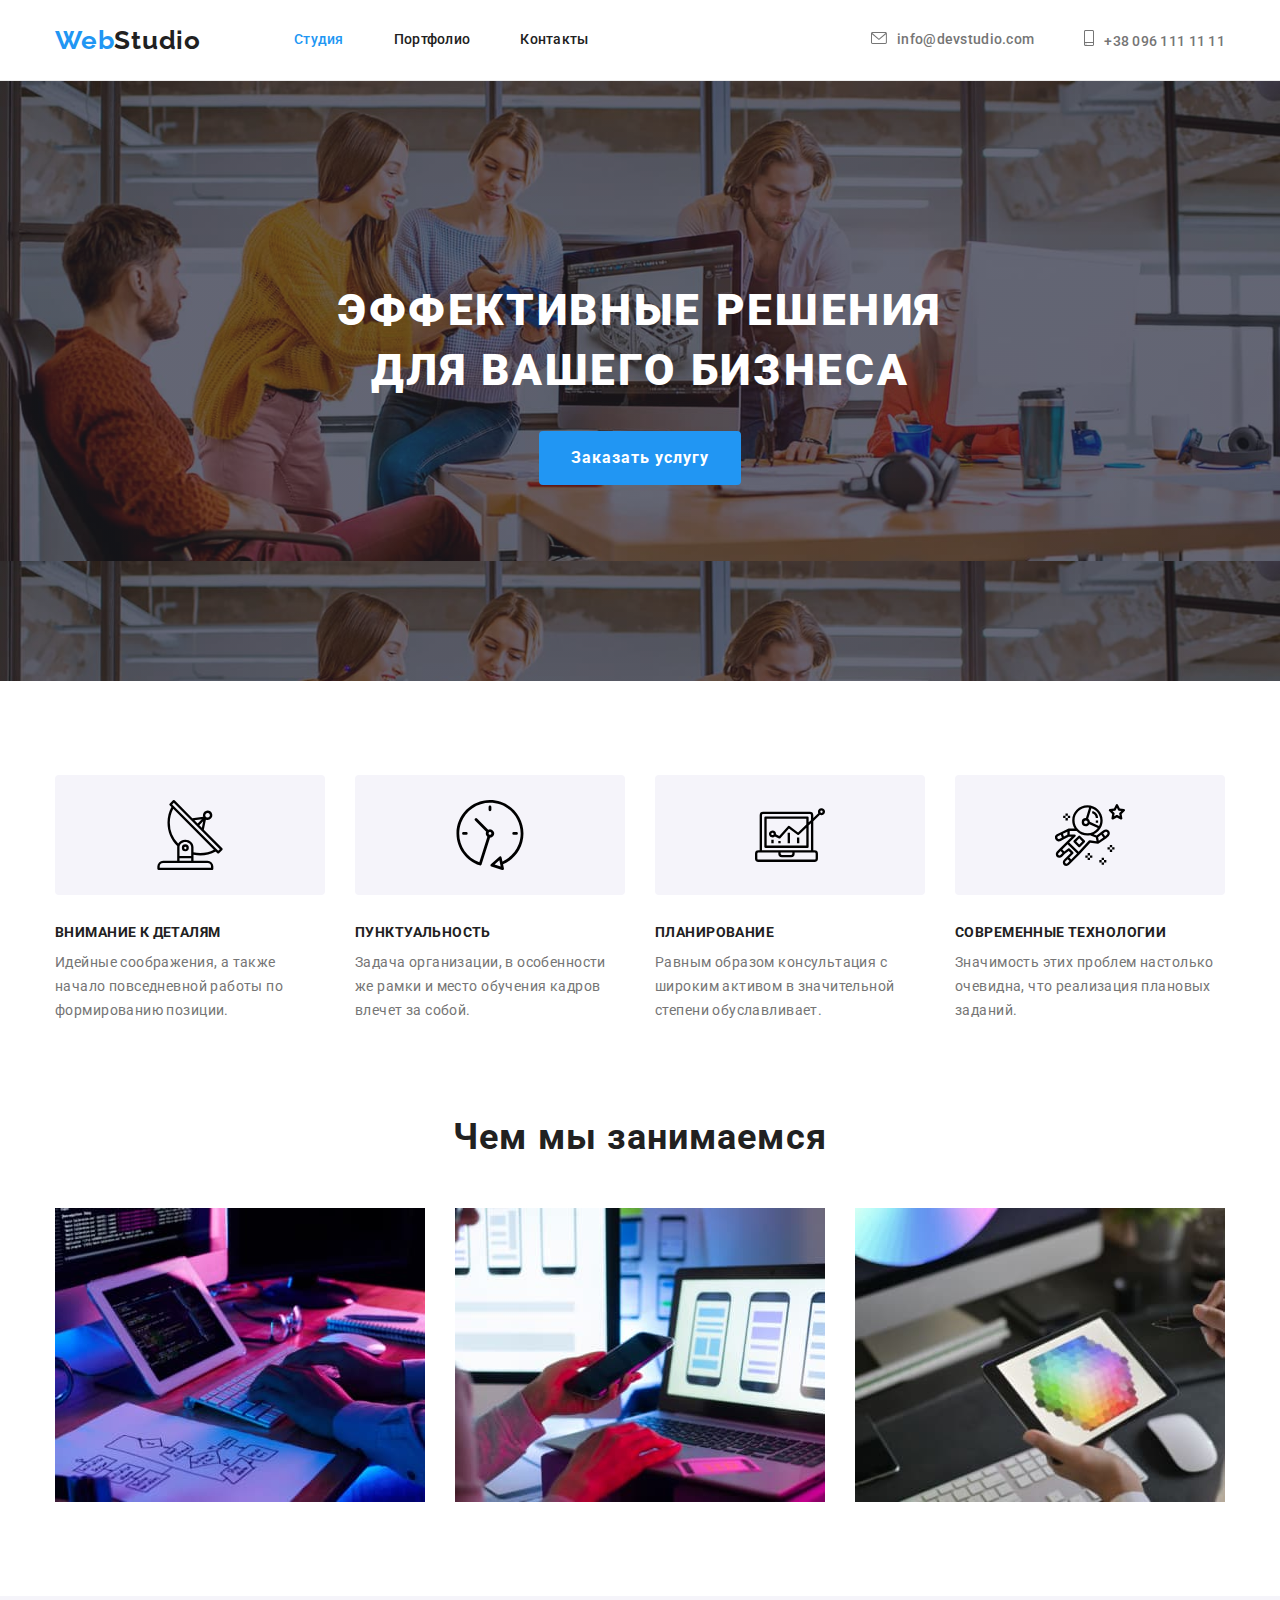
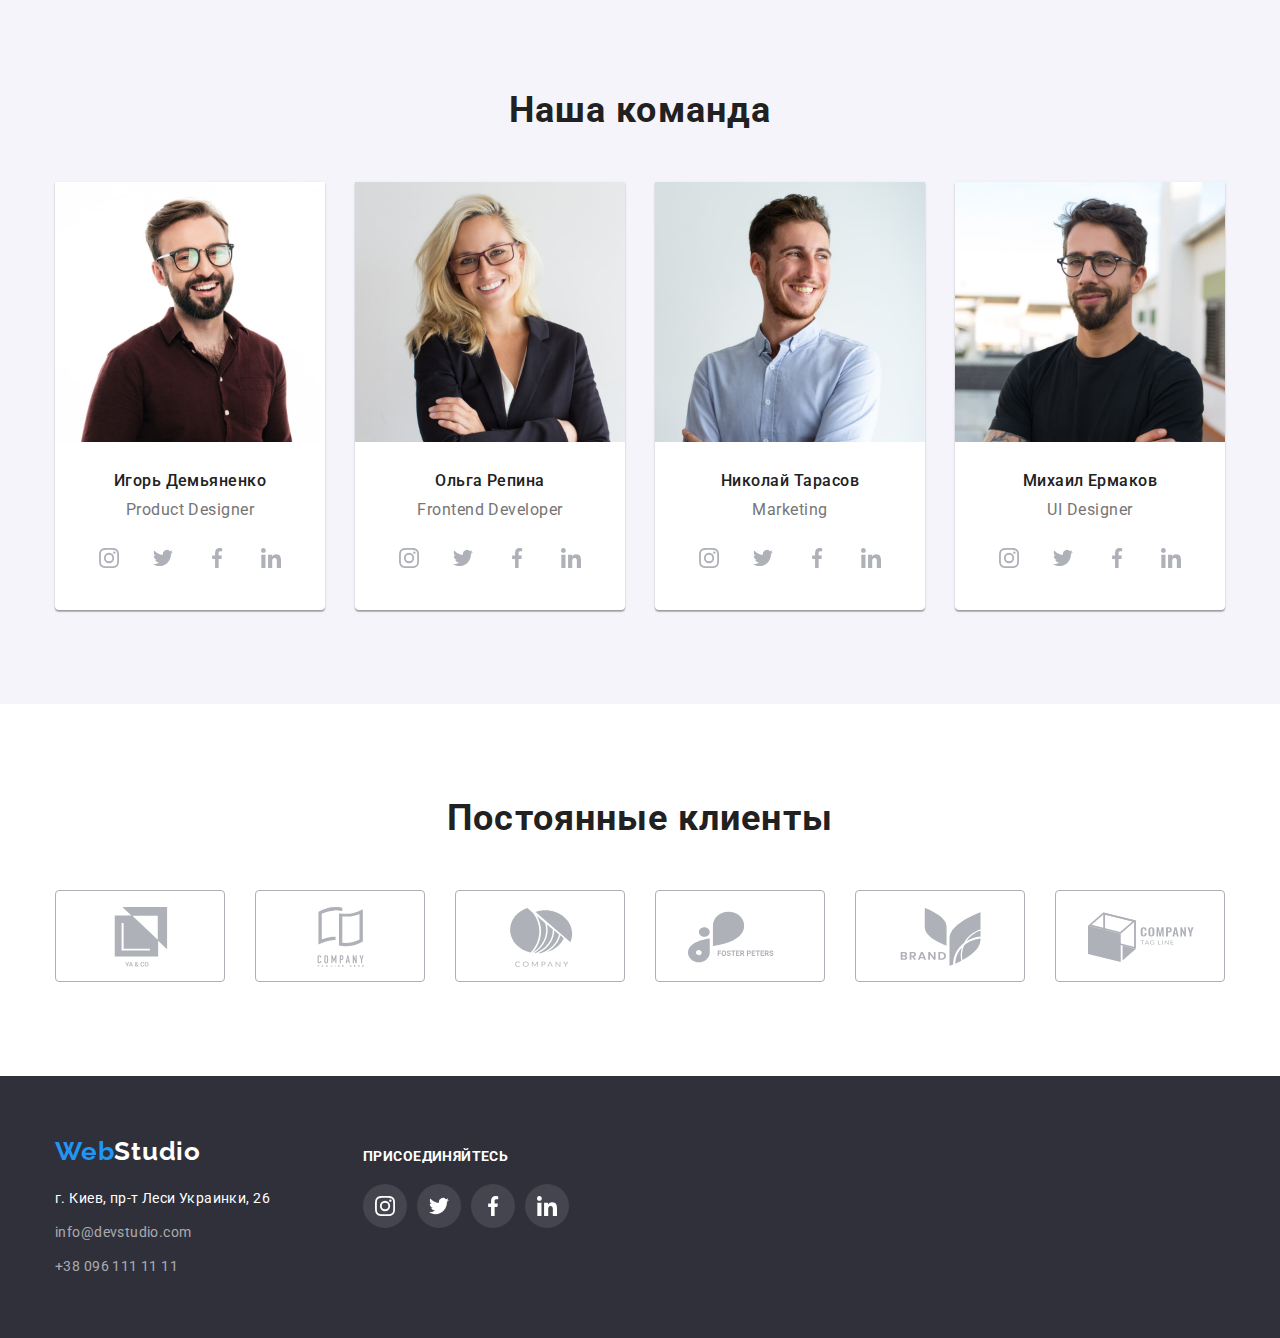
==== commit 0e5623e6: "fixed new comments" ====
--- a/index.html
+++ b/index.html
@@ -67,33 +67,9 @@
       <section class="advantage-section">
         <div class="container">
           <h2 class="visually-hidden">Наши преимущества</h2>
-          <!--<div class="container">
-            <ul class="icon-list-advantage list">
-              <li class="advantage-description">
-                <svg class="icon-advantage" width="70" height="70">
-                  <use href="./images/symbol-defs.svg#icon-antenna"></use>
-                </svg>
-              </li>
-              <li class="advantage-description">
-                <svg class="icon-advantage" width="70" height="70">
-                  <use href="./images/symbol-defs.svg#icon-clock"></use>
-                </svg>
-              </li>
-              <li class="advantage-description">
-                <svg class="icon-advantage" width="70" height="70">
-                  <use href="./images/symbol-defs.svg#icon-diagram"></use>
-                </svg>
-              </li>
-              <li class="advantage-description">
-                <svg class="icon-advantage" width="70" height="70">
-                  <use href="./images/symbol-defs.svg#icon-astronaut"></use>
-                </svg>
-              </li>
-            </ul>
-          </div>-->
           <ul class="list list-advantage">
             <li>
-              <div class="advantage-description"">
+              <div class="advantage-description">
                 <svg class="icon-advantage" width="70" height="70">
                   <use href="./images/symbol-defs.svg#icon-antenna"></use>
                 </svg>
@@ -105,7 +81,7 @@
               </p>
             </li>
             <li>
-              <div class="advantage-description"">
+              <div class="advantage-description">
                 <svg class="icon-advantage" width="70" height="70">
                   <use href="./images/symbol-defs.svg#icon-clock"></use>
                 </svg>
@@ -276,7 +252,7 @@
               <div class="team-profession-title">
                 <h3 class="team-title">Ольга Репина</h3>
                 <p class="profession">Frontend Developer</p>
-                 <ul class="list-social-networks list">
+                <ul class="list-social-networks list">
                   <li class="social-networks-ltem">
                     <a class="link-social-network link" href="#">
                       <svg class="icon-social" width="20" height="20">
--- a/css/styles.css
+++ b/css/styles.css
@@ -238,13 +238,6 @@
 
 /* advantage */
 
-.icon-advantage {
-  display: flex;
-  margin: auto;
-  margin-top: 25px;
-  margin-bottom: 25px;
-}
-
 .advantage-section {
   padding-top: 94px;
 }
@@ -269,7 +262,7 @@
 .advantage-description {
   display: flex;
   align-items: center;
-  justify-content: ;
+  justify-content: center;
   width: 270px;
   height: 120px;
  background: #F5F4FA;
@@ -411,8 +404,11 @@
 }
 
 .link-social-network {
-  margin-left: auto;
-  margin-right: auto;
+  display: flex;
+  width: inherit;
+  height: inherit;
+  align-items: center;
+  justify-content: center
 }
 
 .icon-social {
